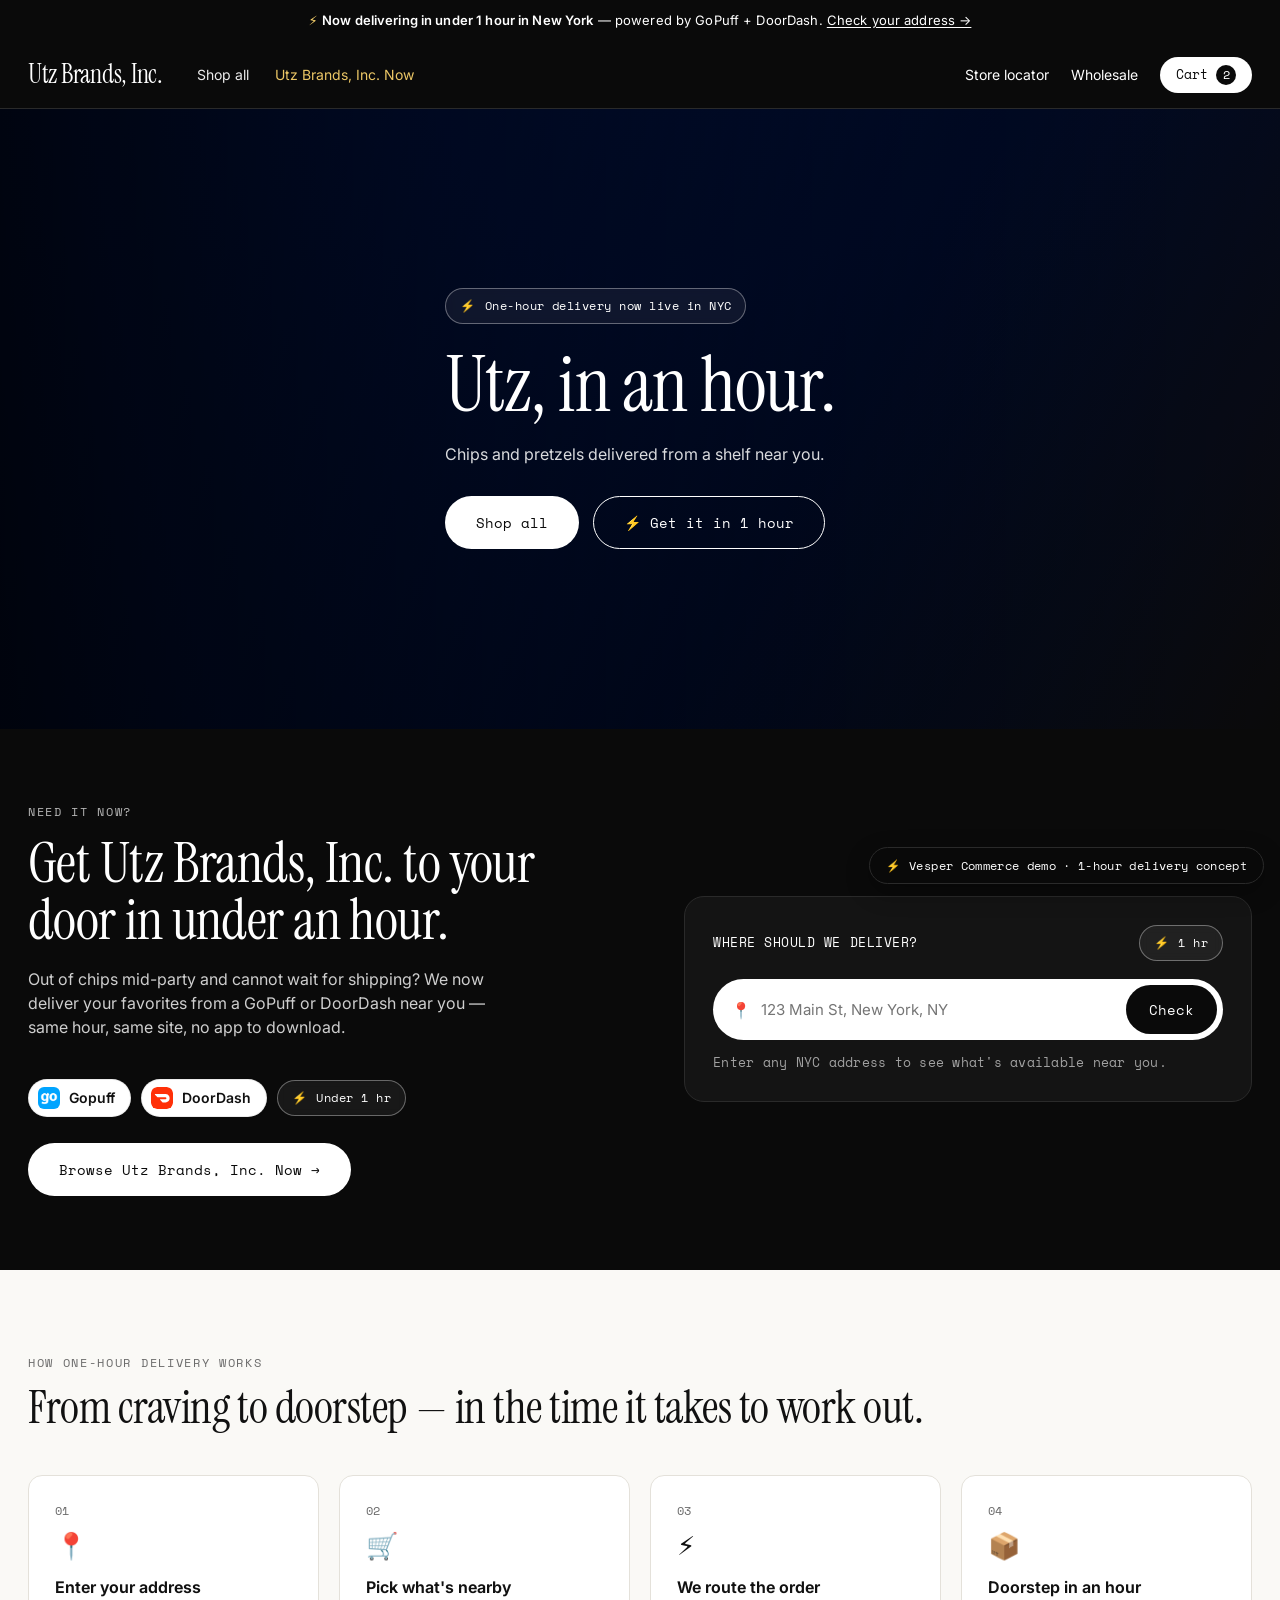
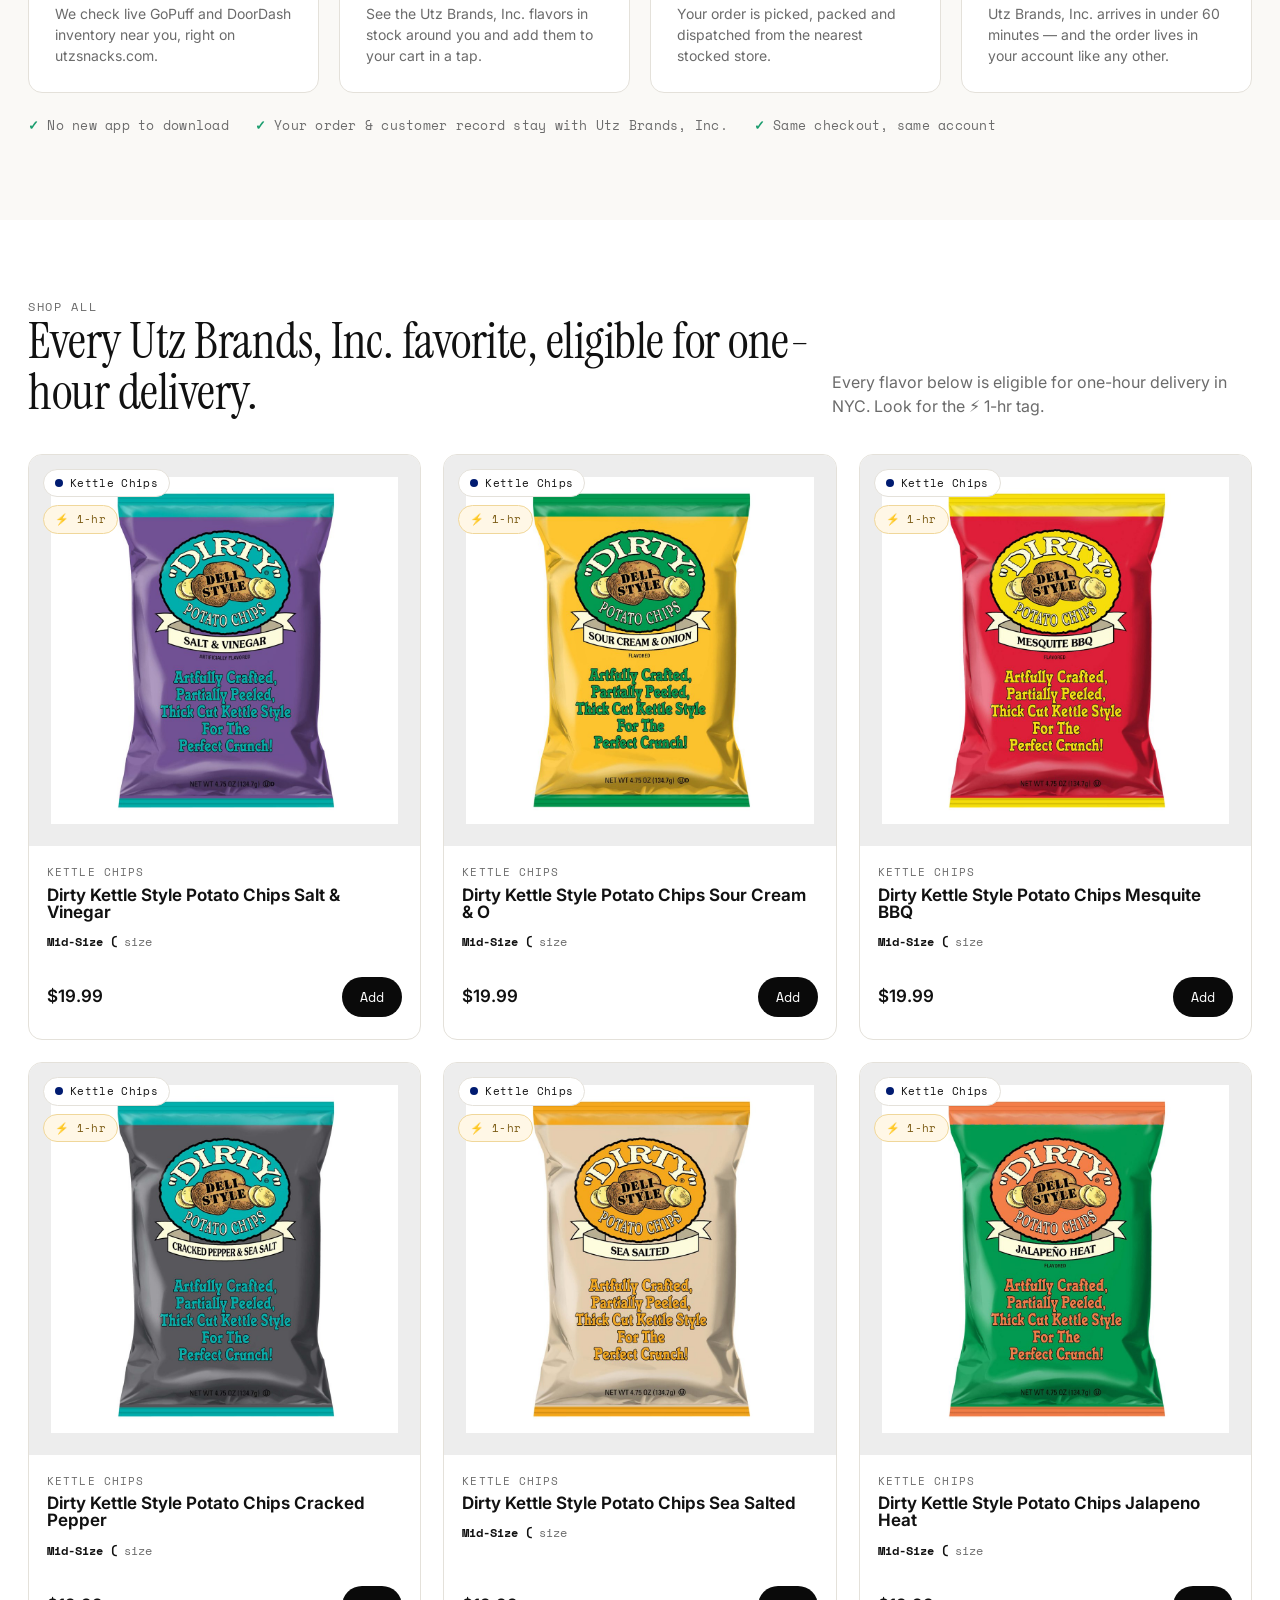
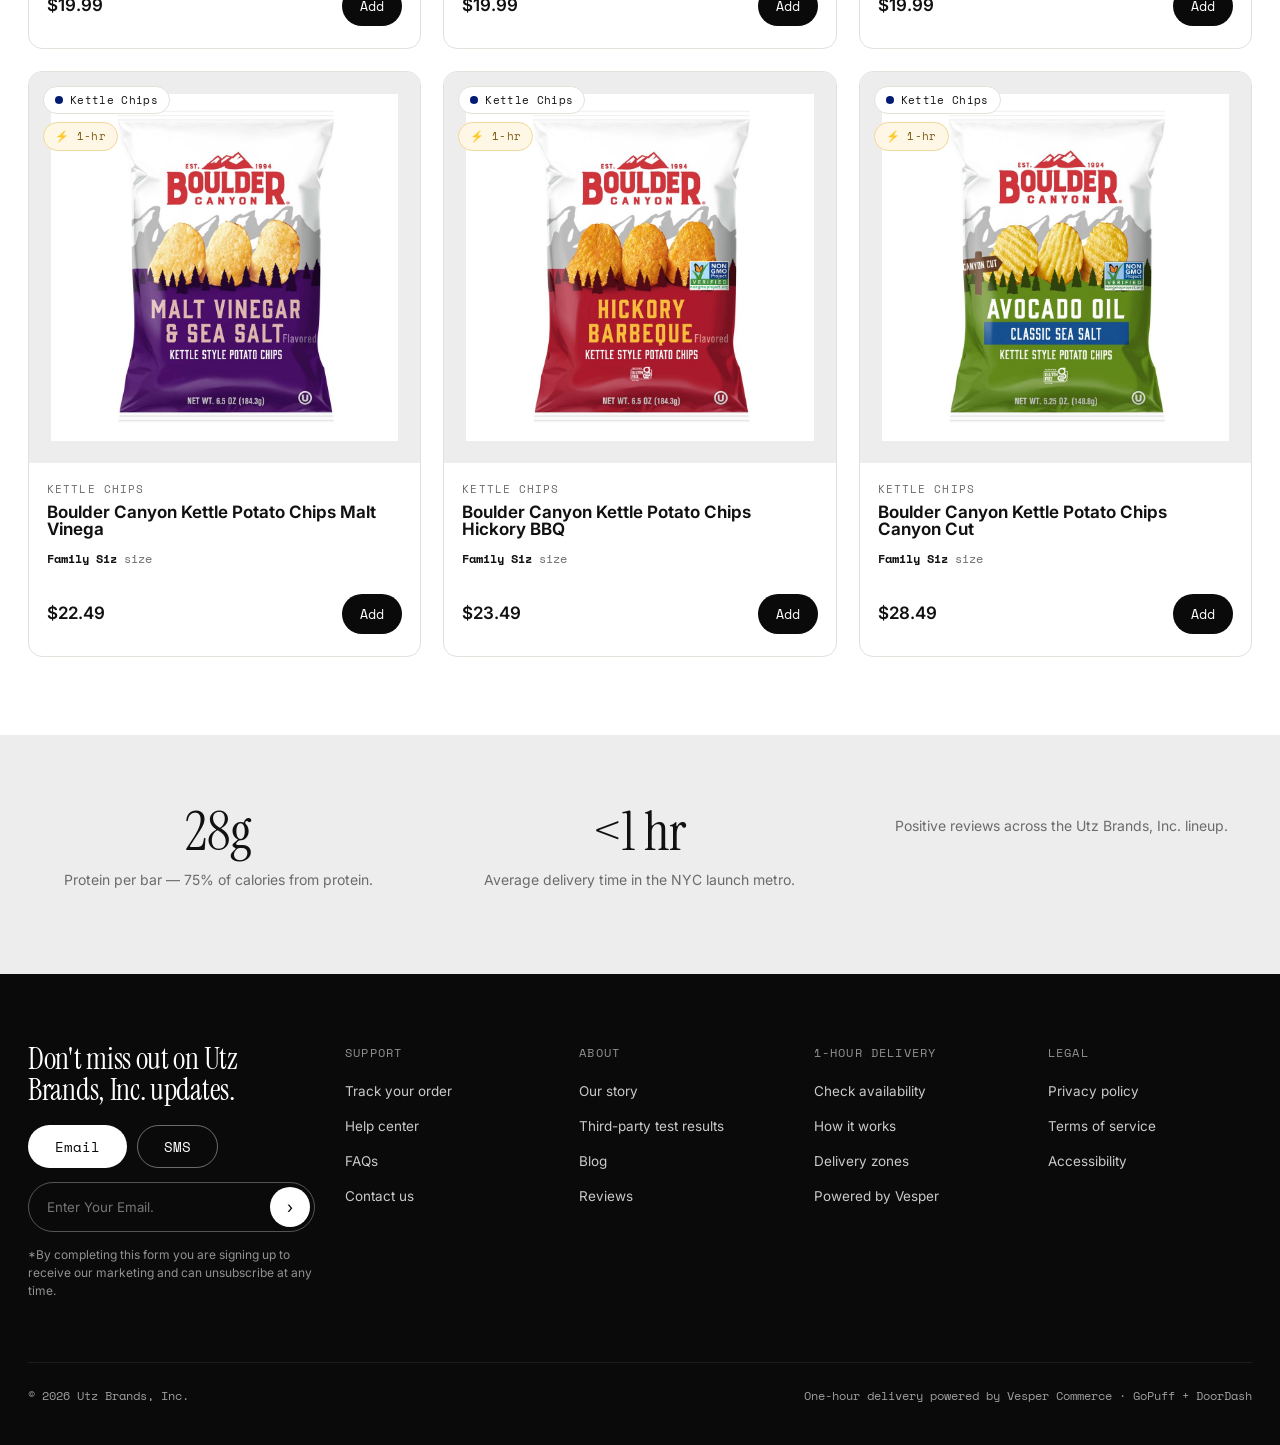
==== index.html @ adbfb6ca "utzsnacks x Vesper Commerce 1-hour delivery mockup Generated from the tokenised ondemand-delivery-mo" ====
<!doctype html>
<html lang="en">
<head>
<meta charset="utf-8" />
<meta name="viewport" content="width=device-width, initial-scale=1" />
<title>Utz Brands, Inc. — now with one-hour delivery</title>
<meta name="description" content="Utz Brands, Inc., delivered in about an hour via GoPuff and DoorDash." />
<link rel="preconnect" href="https://fonts.googleapis.com" />
<link rel="preconnect" href="https://fonts.gstatic.com" crossorigin />
<link href="https://fonts.googleapis.com/css2?family=Instrument+Serif&family=Inter:wght@400;500;600;700&family=Space+Mono:wght@400;700&display=swap" rel="stylesheet" />
<link rel="stylesheet" href="styles.css" />
<link rel="icon" href="assets/p0.jpg" />
</head>
<body>

<!-- Announcement -->
<div class="announce">
  <span class="bolt">⚡</span> <b>Now delivering in under 1 hour in New York</b> — powered by GoPuff + DoorDash. <a href="#onehour">Check your address →</a>
</div>

<!-- Header -->
<header class="header">
  <nav class="nav">
    <a class="brand" href="index.html"><span class="wordmark">Utz Brands, Inc.</span></a>
    <div class="nav-links"><a href="#shop">Shop all</a>
      <a href="utzsnacks-now.html" style="color:#ffd76e">Utz Brands, Inc. Now</a>
    </div>
    <div class="nav-right">
      <a class="hide-sm" href="#">Store locator</a>
      <a class="hide-sm" href="#">Wholesale</a>
      <button class="hamburger" onclick="openMenu()" aria-label="Open menu"><svg viewBox="0 0 24 24" fill="none" stroke="currentColor" stroke-width="2" stroke-linecap="round"><line x1="3" y1="6" x2="21" y2="6"/><line x1="3" y1="12" x2="21" y2="12"/><line x1="3" y1="18" x2="21" y2="18"/></svg></button>
      <a href="checkout.html" class="cart-pill" onclick="event.preventDefault();openCart()">Cart <span class="cart-count" id="cartCount">2</span></a>
    </div>
  </nav>
</header>

<!-- Hero -->
<section class="hero">
  <div class="hero-media" style="background:linear-gradient(120deg,#001b71 0%,#000c32 62%,#0d0d0d 100%)"></div>
  <div class="wrap hero-inner">
    <div class="delivery-badge" style="margin-bottom:22px"><span class="bolt">⚡</span> One-hour delivery now live in NYC</div>
    <h1 class="serif">Utz, in an hour.</h1>
    <p class="sub">Chips and pretzels delivered from a shelf near you.</p>
    <div class="hero-cta">
      <a href="#shop" class="btn btn-white">Shop all</a>
      <a href="#onehour" class="btn btn-outline" style="color:#fff">⚡ Get it in 1 hour</a>
    </div>
  </div>
</section>

<!-- ===== SIGNATURE 1-HOUR DELIVERY BAND ===== -->
<section class="delivery-band" id="onehour">
  <div class="wrap grid">
    <div>
      <div class="eyebrow" style="color:rgba(255,255,255,.7)">Need it now?</div>
      <h2 class="serif" style="margin-top:14px">Get Utz Brands, Inc. to your door in under an hour.</h2>
      <p class="lede">Out of chips mid-party and cannot wait for shipping? We now deliver your favorites from a GoPuff or DoorDash near you — same hour, same site, no app to download.</p>
      <div class="retailer-chips" style="margin-top:24px">
        <span class="chip"><img class="logo" src="assets/gopuff-icon.png" alt="GoPuff" /> Gopuff</span>
        <span class="chip"><img class="logo" src="assets/doordash-icon.svg" alt="DoorDash" /> DoorDash</span>
        <span class="delivery-badge"><span class="bolt">⚡</span> Under 1 hr</span>
      </div>
      <div style="margin-top:26px">
        <a href="utzsnacks-now.html" class="btn btn-white">Browse Utz Brands, Inc. Now →</a>
      </div>
    </div>

    <div class="addr-card">
      <div class="row-top">
        <div style="font-family:var(--mono);font-size:13px;letter-spacing:.04em">WHERE SHOULD WE DELIVER?</div>
        <div class="delivery-badge"><span class="bolt">⚡</span> 1 hr</div>
      </div>
      <div class="addr-field">
        <span aria-hidden="true">📍</span>
        <input id="addrInput" type="text" placeholder="123 Main St, New York, NY" />
        <button class="btn btn-dark" onclick="checkAvailability()">Check</button>
      </div>
      <div class="addr-note">Enter any NYC address to see what's available near you.</div>

      <div class="avail-result" id="availResult">
        <div class="avail-head"><span>✓</span> Available near you — delivered in under 1 hour</div>
        <div class="mini-prod">
          <img src="assets/p0.jpg" alt="" />
          <div class="info"><div class="name">Gold · Chocolate Chip Cookie Dough</div><div class="meta">4-bar pack · $13.99</div></div>
          <button class="mini-add" onclick="addToCart()">Add</button>
        </div>
        <div class="mini-prod">
          <img src="assets/p1.jpg" alt="" />
          <div class="info"><div class="name">Bronze · Cookie Dough Caramel</div><div class="meta">4-bar pack · $13.99</div></div>
          <button class="mini-add" onclick="addToCart()">Add</button>
        </div>
        <div class="mini-prod">
          <img src="assets/p0.jpg" alt="" />
          <div class="info"><div class="name">Gold · Single bar <span style="opacity:.6">(trial)</span></div><div class="meta">Single · $3.49</div></div>
          <button class="mini-add" onclick="addToCart()">Add</button>
        </div>
        <a href="checkout.html" class="btn btn-white btn-block" style="margin-top:16px">View cart · check out →</a>
      </div>
    </div>
  </div>
</section>

<!-- How it works -->
<section class="how">
  <div class="wrap">
    <div class="eyebrow">How one-hour delivery works</div>
    <h2 class="serif" style="font-size:clamp(30px,3.6vw,46px);margin-top:12px">From craving to doorstep — in the time it takes to work out.</h2>
    <div class="steps">
      <div class="step"><div class="num">01</div><div class="icon">📍</div><h3>Enter your address</h3><p>We check live GoPuff and DoorDash inventory near you, right on utzsnacks.com.</p></div>
      <div class="step"><div class="num">02</div><div class="icon">🛒</div><h3>Pick what's nearby</h3><p>See the Utz Brands, Inc. flavors in stock around you and add them to your cart in a tap.</p></div>
      <div class="step"><div class="num">03</div><div class="icon">⚡</div><h3>We route the order</h3><p>Your order is picked, packed and dispatched from the nearest stocked store.</p></div>
      <div class="step"><div class="num">04</div><div class="icon">📦</div><h3>Doorstep in an hour</h3><p>Utz Brands, Inc. arrives in under 60 minutes — and the order lives in your account like any other.</p></div>
    </div>
    <div class="assurance">
      <span><span class="tick">✓</span> No new app to download</span>
      <span><span class="tick">✓</span> Your order &amp; customer record stay with Utz Brands, Inc.</span>
      <span><span class="tick">✓</span> Same checkout, same account</span>
    </div>
  </div>
</section>

<!-- Product grid -->
<section class="section" id="shop">
  <div class="wrap">
    <div class="section-head">
      <div>
        <div class="eyebrow">Shop all</div>
        <h2 class="serif">Every Utz Brands, Inc. favorite, eligible for one-hour delivery.</h2>
      </div>
      <p>Every flavor below is eligible for one-hour delivery in NYC. Look for the <span style="white-space:nowrap">⚡ 1-hr</span> tag.</p>
    </div>

    <div class="prod-grid" id="prodGrid">
      <!-- cards injected by app.js -->
    </div>
  </div>
</section>

<!-- Value strip -->
<section class="value-strip">
  <div class="wrap value-grid">
    <div><div class="big">28g</div><p>Protein per bar — 75% of calories from protein.</p></div>
    <div><div class="big">&lt;1 hr</div><p>Average delivery time in the NYC launch metro.</p></div>
    <div><div class="big"></div><p>Positive reviews across the Utz Brands, Inc. lineup.</p></div>
  </div>
</section>

<!-- Footer -->
<footer class="footer">
  <div class="wrap">
    <div class="top">
      <div class="updates">
        <h3 class="serif">Don't miss out on Utz Brands, Inc. updates.</h3>
        <div class="toggle">
          <button class="btn btn-white">Email</button>
          <button class="btn btn-outline" style="color:#fff">SMS</button>
        </div>
        <div class="subscribe"><input placeholder="Enter Your Email." /><button>›</button></div>
        <p style="font-size:12px;opacity:.55;margin-top:14px;max-width:320px">*By completing this form you are signing up to receive our marketing and can unsubscribe at any time.</p>
      </div>
      <div><div class="colhead">Support</div><ul><li><a href="#">Track your order</a></li><li><a href="#">Help center</a></li><li><a href="#">FAQs</a></li><li><a href="#">Contact us</a></li></ul></div>
      <div><div class="colhead">About</div><ul><li><a href="#">Our story</a></li><li><a href="#">Third-party test results</a></li><li><a href="#">Blog</a></li><li><a href="#">Reviews</a></li></ul></div>
      <div><div class="colhead">1-Hour Delivery</div><ul><li><a href="#onehour">Check availability</a></li><li><a href="#onehour">How it works</a></li><li><a href="#">Delivery zones</a></li><li><a href="#">Powered by Vesper</a></li></ul></div>
      <div><div class="colhead">Legal</div><ul><li><a href="#">Privacy policy</a></li><li><a href="#">Terms of service</a></li><li><a href="#">Accessibility</a></li></ul></div>
    </div>
    <div class="base"><span>© 2026 Utz Brands, Inc.</span><span>One-hour delivery powered by Vesper Commerce · GoPuff + DoorDash</span></div>
  </div>
</footer>

<div class="demo-ribbon"><span class="bolt">⚡</span> Vesper Commerce demo · 1-hour delivery concept</div>

<script src="app.js"></script>
</body>
</html>
---- styles.css ----
/* ============================================================
   Utz Brands, Inc. × Vesper Commerce — 1-Hour Delivery Mockup
   Design system replicating utzsnacks.com
   Fonts: Instrument Serif (display) + Inter (body/Suisse substitute)
   ============================================================ */

:root {
  --black: #0a0a0a;
  --ink: #111111;
  --white: #ffffff;
  --offwhite: #ededed;      /* product panel bg */
  --paper: #faf9f6;
  --line: #e4e1da;
  --line-dark: #2a2a2a;
  --gray: #6b6b6b;
  --gray-2: #8a8a8a;
  --gold: #001b71;          /* brand accent */
  --gopuff: #009f8f;        /* GoPuff teal */
  --doordash: #eb1700;      /* DoorDash red */
  --radius-pill: 999px;
  --radius: 14px;
  --serif: "Instrument Serif", Georgia, serif;
  --sans: "Inter", -apple-system, system-ui, sans-serif;
  --mono: "Space Mono", ui-monospace, "SFMono-Regular", monospace;
  --maxw: 1280px;
}

* { box-sizing: border-box; }

html { scroll-behavior: smooth; }

body {
  margin: 0;
  font-family: var(--sans);
  color: var(--ink);
  background: var(--white);
  -webkit-font-smoothing: antialiased;
  line-height: 1.5;
}

img { max-width: 100%; display: block; }
a { color: inherit; text-decoration: none; }
button { font-family: inherit; cursor: pointer; }

h1, h2, h3, .serif {
  font-family: var(--serif);
  font-weight: 400;
  letter-spacing: -0.01em;
  line-height: 1.02;
  margin: 0;
}

.wrap { max-width: var(--maxw); margin: 0 auto; padding: 0 28px; }

/* ---------- Announcement bar ---------- */
.announce {
  background: var(--black);
  color: var(--white);
  font-size: 13px;
  letter-spacing: 0.01em;
  text-align: center;
  padding: 11px 16px;
  position: relative;
  z-index: 60;
}
.announce b { font-weight: 600; }
.announce .bolt { color: #ffd76e; }
.announce a { text-decoration: underline; text-underline-offset: 2px; }

/* ---------- Header / nav ---------- */
.header {
  background: var(--black);
  color: var(--white);
  position: sticky;
  top: 0;
  z-index: 50;
  border-bottom: 1px solid var(--line-dark);
}
.header.light {
  background: var(--white);
  color: var(--ink);
  border-bottom: 1px solid var(--line);
}
.nav {
  display: flex;
  align-items: center;
  gap: 34px;
  height: 66px;
  max-width: var(--maxw);
  margin: 0 auto;
  padding: 0 28px;
}
.brand img { height: 26px; width: auto; }
.nav-links { display: flex; gap: 26px; font-size: 14px; }
.nav-links a { opacity: 0.92; }
.nav-links a:hover { opacity: 1; }
.nav-right { margin-left: auto; display: flex; align-items: center; gap: 22px; font-size: 14px; }
.nav-right .ico { width: 20px; height: 20px; opacity: 0.9; }
.cart-pill {
  background: var(--white);
  color: var(--black);
  border-radius: var(--radius-pill);
  padding: 8px 16px;
  font-family: var(--mono);
  font-size: 13px;
  display: inline-flex;
  gap: 8px;
  align-items: center;
  border: none;
}
.header.light .cart-pill { background: var(--black); color: var(--white); }
.cart-count {
  background: var(--black); color: var(--white);
  border-radius: var(--radius-pill);
  min-width: 20px; height: 20px; padding: 0 5px;
  display: inline-flex; align-items: center; justify-content: center;
  font-size: 12px;
}
.header.light .cart-count { background: var(--white); color: var(--black); }

/* ---------- Hamburger + mobile menu ---------- */
.hamburger {
  display: none; width: 40px; height: 40px; align-items: center; justify-content: center;
  background: transparent; border: 0; color: inherit; padding: 0;
}
.hamburger svg { width: 24px; height: 24px; }

.menu-overlay { position: fixed; inset: 0; background: rgba(0,0,0,.45); z-index: 110; opacity: 0; visibility: hidden; transition: opacity .3s ease, visibility .3s ease; }
.menu-overlay.open { opacity: 1; visibility: visible; }
.mobile-menu {
  position: fixed; top: 0; left: 0; height: 100%; width: 320px; max-width: 86vw;
  background: var(--black); color: #fff; z-index: 111;
  transform: translateX(-100%); transition: transform .32s cubic-bezier(.4,0,.2,1);
  display: flex; flex-direction: column;
}
.mobile-menu.open { transform: translateX(0); }
.mm-head { display: flex; align-items: center; justify-content: space-between; padding: 20px 22px; border-bottom: 1px solid var(--line-dark); }
.mm-head img { height: 24px; width: auto; }
.mm-close { background: transparent; border: 1px solid var(--line-dark); border-radius: 8px; color: #fff; font-size: 16px; width: 40px; height: 40px; display: flex; align-items: center; justify-content: center; }
.mm-links { display: flex; flex-direction: column; padding: 16px 0 6px; }
.mm-links a { font-family: var(--serif); font-size: 27px; line-height: 1; padding: 13px 24px; color: #fff; letter-spacing: -.01em; }
.mm-links a.active { color: #ffd76e; }
.mm-sub { margin-top: auto; border-top: 1px solid var(--line-dark); padding: 18px 24px; display: flex; flex-direction: column; gap: 14px; }
.mm-sub a { font-family: var(--sans); font-size: 14px; color: rgba(255,255,255,.8); }
.mm-cta { margin: 6px 24px 26px; }

@media (max-width: 620px) { .hamburger { display: inline-flex; } }

/* ---------- Buttons ---------- */
.btn {
  display: inline-flex; align-items: center; justify-content: center; gap: 10px;
  font-family: var(--mono);
  font-size: 14px;
  border-radius: var(--radius-pill);
  padding: 15px 30px;
  border: 1px solid transparent;
  transition: transform .08s ease, opacity .15s ease, background .15s ease;
  white-space: nowrap;
}
.btn:active { transform: translateY(1px); }
.btn-white { background: var(--white); color: var(--black); }
.btn-white:hover { opacity: .88; }
.btn-dark { background: var(--black); color: var(--white); }
.btn-dark:hover { opacity: .9; }
.btn-outline { background: transparent; border-color: currentColor; }
.btn-block { width: 100%; }
.btn-lg { padding: 18px 34px; font-size: 15px; }

/* ---------- Hero ---------- */
.hero {
  position: relative;
  background: var(--black);
  color: var(--white);
  min-height: 620px;
  display: flex;
  align-items: center;
  overflow: hidden;
}
.hero-media {
  position: absolute; inset: 0;
  background-size: cover;
  background-position: center;
  opacity: 0.92;
}
.hero-media::after {
  content: "";
  position: absolute; inset: 0;
  background: linear-gradient(90deg, rgba(0,0,0,.85) 0%, rgba(0,0,0,.55) 40%, rgba(0,0,0,.15) 100%);
}
.hero-inner { position: relative; z-index: 2; padding: 60px 0; }
.hero h1 { font-size: clamp(46px, 6vw, 82px); max-width: 640px; }
.hero .sub { margin-top: 18px; font-size: 16px; opacity: .85; max-width: 420px; }
.hero-cta { margin-top: 30px; display: flex; gap: 14px; flex-wrap: wrap; }

/* eyebrow / labels */
.eyebrow {
  font-family: var(--mono);
  font-size: 12px;
  letter-spacing: 0.14em;
  text-transform: uppercase;
  color: var(--gray);
}
.hero .eyebrow { color: rgba(255,255,255,.7); }

/* ---------- 1-hour delivery pieces ---------- */
.delivery-badge {
  display: inline-flex; align-items: center; gap: 9px;
  font-family: var(--mono);
  font-size: 12px;
  letter-spacing: 0.04em;
  padding: 8px 14px;
  border-radius: var(--radius-pill);
  border: 1px solid rgba(255,255,255,.35);
  background: rgba(255,255,255,.06);
  backdrop-filter: blur(4px);
}
.delivery-badge .bolt { color: #ffd76e; }
.header.light .delivery-badge, .on-light .delivery-badge {
  border-color: var(--line); background: var(--paper); color: var(--ink);
}

.retailer-chips { display: inline-flex; gap: 10px; align-items: center; flex-wrap: wrap; }
.chip {
  display: inline-flex; align-items: center; gap: 9px;
  font-family: var(--sans); font-size: 14px; font-weight: 600;
  border-radius: var(--radius-pill);
  padding: 7px 15px 7px 9px;
  background: var(--white); color: var(--ink);
  border: 1px solid rgba(0,0,0,.08);
  box-shadow: 0 1px 3px rgba(0,0,0,.08);
  letter-spacing: 0;
  line-height: 1;
}
.chip .logo { width: 22px; height: 22px; border-radius: 6px; object-fit: contain; flex: none; display: block; }
.chip-outline {
  background: transparent; color: inherit;
  border: 1px solid rgba(128,128,128,.4);
}

/* The signature 1-hour delivery band */
.delivery-band {
  background: var(--black);
  color: var(--white);
  padding: 74px 0;
}
.delivery-band .grid {
  display: grid; grid-template-columns: 1.05fr 1fr; gap: 60px; align-items: center;
}
.delivery-band h2 { font-size: clamp(34px, 4.4vw, 56px); max-width: 520px; }
.delivery-band .lede { margin-top: 18px; font-size: 16px; opacity: .8; max-width: 460px; }

.addr-card {
  background: #141414;
  border: 1px solid var(--line-dark);
  border-radius: 20px;
  padding: 28px;
}
.addr-card .row-top {
  display: flex; align-items: center; justify-content: space-between; margin-bottom: 18px;
}
.addr-field {
  display: flex; gap: 10px; align-items: center;
  background: var(--white); color: var(--ink);
  border-radius: var(--radius-pill);
  padding: 6px 6px 6px 18px;
}
.addr-field input {
  border: 0; outline: 0; flex: 1; min-width: 0; font-family: var(--sans); font-size: 15px; background: transparent;
  padding: 12px 0;
}
.addr-field .btn { padding: 13px 22px; }
.addr-note { margin-top: 14px; font-size: 12.5px; opacity: .6; font-family: var(--mono); letter-spacing: .02em; }

/* availability result (hidden until "check") */
.avail-result { display: none; margin-top: 22px; }
.avail-result.show { display: block; animation: fade .3s ease; }
@keyframes fade { from { opacity: 0; transform: translateY(6px);} to {opacity:1; transform:none;} }
.avail-head {
  display: flex; align-items: center; gap: 10px;
  font-family: var(--mono); font-size: 13px; letter-spacing: .04em;
  color: #7ee0c0; margin-bottom: 14px;
}
.mini-prod {
  display: flex; align-items: center; gap: 14px;
  padding: 12px 0; border-top: 1px solid var(--line-dark);
}
.mini-prod img { width: 52px; height: 52px; object-fit: contain; background: #1e1e1e; border-radius: 10px; padding: 4px; }
.mini-prod .info { flex: 1; }
.mini-prod .info .name { font-size: 14px; font-weight: 600; }
.mini-prod .info .meta { font-size: 12px; opacity: .6; }
.mini-add {
  background: var(--white); color: var(--black); border: 0;
  border-radius: var(--radius-pill); padding: 8px 16px;
  font-family: var(--mono); font-size: 12px;
}

/* ---------- How it works ---------- */
.how { padding: 84px 0; background: var(--paper); }
.how .steps { display: grid; grid-template-columns: repeat(4, 1fr); gap: 20px; margin-top: 44px; }
.step {
  background: var(--white); border: 1px solid var(--line);
  border-radius: var(--radius); padding: 26px;
}
.step .num { font-family: var(--mono); font-size: 12px; color: var(--gray); }
.step .icon { font-size: 26px; margin: 6px 0 14px; }
.step h3 { font-family: var(--sans); font-weight: 650; font-size: 16px; letter-spacing: 0; }
.step p { color: var(--gray); font-size: 14px; margin: 8px 0 0; }
.how .assurance {
  margin-top: 24px; display: flex; gap: 26px; flex-wrap: wrap;
  font-family: var(--mono); font-size: 12.5px; color: var(--gray); letter-spacing: .02em;
}
.how .assurance span { display: inline-flex; gap: 8px; align-items: center; }
.tick { color: #1a9d6e; font-weight: 700; }

/* ---------- Section heading ---------- */
.section { padding: 78px 0; }
.section-head { display: flex; align-items: flex-end; justify-content: space-between; gap: 20px; margin-bottom: 36px; }
.section-head h2 { font-size: clamp(32px, 4vw, 50px); }
.section-head p { color: var(--gray); max-width: 420px; margin: 8px 0 0; }

/* ---------- Product grid ---------- */
.prod-grid { display: grid; grid-template-columns: repeat(3, 1fr); gap: 22px; }
.card {
  border: 1px solid var(--line); border-radius: var(--radius);
  overflow: hidden; background: var(--white);
  transition: box-shadow .2s ease, transform .2s ease;
  display: flex; flex-direction: column;
}
.card:hover { box-shadow: 0 12px 30px rgba(0,0,0,.08); transform: translateY(-3px); }
.card .thumb {
  position: relative; background: var(--offwhite);
  aspect-ratio: 1/1; display: flex; align-items: center; justify-content: center; padding: 22px;
}
.card .thumb img { max-height: 100%; object-fit: contain; }
.card .badges { position: absolute; top: 14px; left: 14px; display: flex; flex-direction: column; gap: 8px; align-items: flex-start; }
.tag {
  font-family: var(--mono); font-size: 11px; letter-spacing: .03em;
  padding: 5px 11px; border-radius: var(--radius-pill); background: var(--white); border: 1px solid var(--line);
}
.tag.line { display: inline-flex; gap: 7px; align-items: center; }
.tag.line .dot { width: 8px; height: 8px; border-radius: 50%; }
.tag.gold .dot { background: var(--gold); }
.tag.bronze .dot { background: #7c5a34; }
.tag.status { background: var(--black); color: var(--white); border-color: var(--black); }
.tag.onehr { background: #fff7e6; border-color: #f0d79a; color: #7a5a12; }
.card .body { padding: 18px 18px 22px; display: flex; flex-direction: column; flex: 1; }
.card .line-label { font-family: var(--mono); font-size: 11px; letter-spacing: .1em; text-transform: uppercase; color: var(--gray); }
.card h3 { font-family: var(--sans); font-weight: 650; font-size: 17px; letter-spacing: 0; margin: 6px 0 0; }
.card .stats { display: flex; gap: 14px; margin: 12px 0; font-size: 12px; color: var(--gray); font-family: var(--mono); }
.card .stats b { color: var(--ink); font-weight: 700; }
.card .rating { font-size: 12.5px; color: var(--gray); margin-top: 2px; }
.card .foot { margin-top: auto; display: flex; align-items: center; justify-content: space-between; padding-top: 14px; }
.card .price { font-size: 17px; font-weight: 600; }
.card .add { font-family: var(--mono); font-size: 13px; padding: 10px 18px; border-radius: var(--radius-pill); background: var(--black); color: var(--white); border: 0; }

/* ---------- Value / comparison strip ---------- */
.value-strip { background: var(--offwhite); padding: 70px 0; }
.value-grid { display: grid; grid-template-columns: repeat(3, 1fr); gap: 40px; text-align: center; }
.value-grid .big { font-family: var(--serif); font-size: 54px; line-height: 1; }
.value-grid p { color: var(--gray); margin-top: 10px; font-size: 14px; }

/* ---------- Product detail page ---------- */
.pdp { display: grid; grid-template-columns: minmax(0,1.15fr) minmax(0,1fr); gap: 56px; padding: 44px 0 70px; }
.pdp-media .main {
  background: var(--offwhite); border-radius: var(--radius);
  aspect-ratio: 4/3; display: flex; align-items: center; justify-content: center; padding: 40px;
  position: relative;
}
.pdp-media .main img { max-height: 100%; object-fit: contain; }
.pdp-media .line-flag {
  position: absolute; top: 18px; left: 18px;
  font-family: var(--mono); font-size: 12px; padding: 6px 13px; border-radius: var(--radius-pill);
  background: var(--white); display: inline-flex; gap: 8px; align-items: center;
}
.pdp-media .thumbs { display: grid; grid-template-columns: repeat(3, 1fr); gap: 14px; margin-top: 14px; }
.pdp-media .thumbs div { background: var(--black); border-radius: var(--radius); aspect-ratio: 1/1; display:flex;align-items:center;justify-content:center; overflow:hidden;}
.pdp-media .thumbs img { max-height: 78%; object-fit: contain; }

.pdp-info h1 { font-size: clamp(34px, 4vw, 48px); }
.pdp-info .desc { color: var(--gray); margin: 14px 0 0; font-size: 15px; max-width: 440px; }
.price-line { display: flex; align-items: center; gap: 14px; margin: 22px 0; font-size: 15px; }
.price-line .p { font-size: 22px; font-weight: 650; }
.price-line .sep { color: var(--line); }
.price-line .muted { color: var(--gray); }

/* purchase mode toggle */
.buy-modes { display: grid; grid-template-columns: 1fr 1fr 1fr; gap: 0; border: 1px solid var(--line); border-radius: var(--radius-pill); overflow: hidden; margin-bottom: 8px; }
.buy-mode {
  padding: 14px 10px; text-align: center; font-family: var(--mono); font-size: 12.5px;
  background: var(--white); border: 0; border-right: 1px solid var(--line); color: var(--gray);
  display: flex; flex-direction: column; gap: 3px; align-items: center; line-height: 1.2;
}
.buy-mode:last-child { border-right: 0; }
.buy-mode small { font-size: 10.5px; opacity: .8; }
.buy-mode.active { background: var(--black); color: var(--white); }
.buy-mode.active.onehr { background: #1b1b1b; box-shadow: inset 0 0 0 2px #ffd76e; }
.buy-mode .bolt { color: #d99a12; }
.buy-mode.active .bolt { color: #ffd76e; }

.benefits { display: grid; grid-template-columns: 1fr 1fr; gap: 10px 22px; margin: 20px 0; }
.benefits div { font-size: 13.5px; color: var(--gray); display: flex; gap: 8px; }

.qty-row { display: flex; gap: 12px; align-items: stretch; margin-top: 18px; }
.qty { display: flex; align-items: center; border: 1px solid var(--line); border-radius: var(--radius-pill); padding: 0 6px; }
.qty button { width: 40px; height: 52px; border: 0; background: transparent; font-size: 18px; color: var(--gray); }
.qty span { min-width: 34px; text-align: center; font-family: var(--mono); }
.add-cta { flex: 1; }

.guarantee { margin-top: 16px; background: var(--paper); border: 1px solid var(--line); border-radius: var(--radius); padding: 14px 16px; font-size: 13px; color: var(--gray); }
.guarantee b { color: var(--ink); }

/* the PDP 1-hour delivery module */
.onehr-module {
  margin: 22px 0; border: 1px solid var(--line); border-radius: var(--radius);
  background: linear-gradient(180deg,#0c0c0c,#151515); color: var(--white); padding: 22px;
}
.onehr-module .top { display: flex; align-items: center; justify-content: space-between; gap: 12px; margin-bottom: 14px; }
.onehr-module .top .t { font-family: var(--sans); font-weight: 650; font-size: 15px; display: flex; gap: 9px; align-items: center; }
.onehr-module .top .bolt { color: #ffd76e; }
.onehr-module .sub { font-size: 13px; opacity: .75; margin-bottom: 14px; }
.onehr-module .addr-field { background: var(--white); }
.onehr-module .pill-note { margin-top: 12px; font-family: var(--mono); font-size: 11.5px; opacity: .6; }

/* ---------- Checkout ---------- */
.checkout { display: grid; grid-template-columns: minmax(0,1.3fr) minmax(0,1fr); gap: 0; min-height: 100vh; }
.co-left { padding: 46px clamp(24px, 5vw, 80px); min-width: 0; }
.co-left .inner { max-width: 560px; margin-left: auto; }
.co-right { background: var(--offwhite); padding: 46px clamp(24px, 4vw, 56px); border-left: 1px solid var(--line); min-width: 0; }
.co-right .inner { max-width: 460px; }
.co-logo img { height: 30px; }
.co-section-title { font-family: var(--sans); font-weight: 650; font-size: 17px; margin: 30px 0 14px; }
.co-field { width: 100%; border: 1px solid var(--line); border-radius: 10px; padding: 15px 16px; font-family: var(--sans); font-size: 15px; margin-bottom: 12px; }
.co-row { display: grid; grid-template-columns: 1fr 1fr; gap: 12px; }
.co-row .co-field { margin-bottom: 12px; }

.ship-method { border: 1px solid var(--line); border-radius: 12px; overflow: hidden; margin: 6px 0 8px; }
.ship-opt {
  display: flex; align-items: center; gap: 14px; padding: 18px 18px; cursor: pointer;
  border-bottom: 1px solid var(--line); background: var(--white);
}
.ship-opt:last-child { border-bottom: 0; }
.ship-opt.selected { background: #fffdf6; box-shadow: inset 3px 0 0 #ffcf4a; }
.ship-opt .radio { width: 20px; height: 20px; border-radius: 50%; border: 2px solid var(--line); flex: none; position: relative; }
.ship-opt.selected .radio { border-color: #d99a12; }
.ship-opt.selected .radio::after { content:""; position: absolute; inset: 3px; background: #d99a12; border-radius: 50%; }
.ship-opt .ret { width: 34px; height: 34px; border-radius: 9px; display: flex; align-items: center; justify-content: center; color: #fff; font-family: var(--mono); font-weight: 700; font-size: 10px; flex: none; }
.ship-opt .ret.gopuff { background: var(--gopuff); }
.ship-opt .ret.doordash { background: var(--doordash); }
.ship-opt .ret.std { background: var(--ink); }
.ship-opt .txt { flex: 1; }
.ship-opt .txt .n { font-weight: 600; font-size: 14.5px; }
.ship-opt .txt .d { font-size: 12.5px; color: var(--gray); }
.ship-opt .amt { font-weight: 650; font-size: 14.5px; }

.co-note { font-family: var(--mono); font-size: 11.5px; line-height: 1.6; color: var(--gray); background: var(--paper); border: 1px dashed var(--line); border-radius: 10px; padding: 12px 14px; margin: 6px 0 0; display: flex; align-items: flex-start; gap: 9px; }
.co-note b { color: var(--ink); font-weight: 700; }

/* order summary */
.os-item { display: flex; gap: 14px; align-items: center; padding: 14px 0; border-bottom: 1px solid var(--line); }
.os-item .im { width: 62px; height: 62px; background: var(--white); border: 1px solid var(--line); border-radius: 10px; position: relative; display:flex;align-items:center;justify-content:center; padding: 6px; }
.os-item .im img { max-height: 100%; object-fit: contain; }
.os-item .im .q { position: absolute; top: -8px; right: -8px; background: var(--gray); color: #fff; width: 22px; height: 22px; border-radius: 50%; font-size: 12px; display:flex;align-items:center;justify-content:center; }
.os-item .nm { flex: 1; }
.os-item .nm .t { font-size: 14px; font-weight: 600; }
.os-item .nm .s { font-size: 12px; color: var(--gray); }
.os-item .pr { font-weight: 600; font-size: 14px; }
.os-line { display: flex; justify-content: space-between; padding: 8px 0; font-size: 14px; }
.os-line.total { font-size: 20px; font-weight: 650; border-top: 1px solid var(--line); margin-top: 8px; padding-top: 16px; }
.os-line .muted { color: var(--gray); }
.eta-badge { display: inline-flex; align-items: center; gap: 8px; background: var(--black); color: #fff; border-radius: var(--radius-pill); padding: 8px 15px; font-family: var(--mono); font-size: 12px; margin: 14px 0; }
.eta-badge .bolt { color: #ffd76e; }

/* ---------- Utz Brands, Inc. Now (on-demand collection page) ---------- */
.now-hero {
  background: var(--black); color: var(--white);
  padding: 70px 0 60px;
  border-bottom: 1px solid var(--line-dark);
}
.now-hero .grid { display: grid; grid-template-columns: 1.1fr .9fr; gap: 48px; align-items: center; }
.now-hero .eyebrow { color: rgba(255,255,255,.6); }
.now-hero h1 { font-size: clamp(48px, 7vw, 92px); margin: 14px 0 0; line-height: .98; }
.now-hero .kick { font-family: var(--mono); font-size: 13px; letter-spacing: .1em; text-transform: uppercase; color: #ffd76e; margin-bottom: 6px; }
.now-hero .facts { margin-top: 26px; display: flex; flex-direction: column; gap: 12px; }
.now-hero .facts div { display: flex; gap: 12px; align-items: center; font-size: 15px; opacity: .9; }
.now-hero .facts .k { font-family: var(--mono); font-size: 12px; letter-spacing: .04em; color: rgba(255,255,255,.5); min-width: 118px; text-transform: uppercase; }
.now-hero .chips-row { margin-top: 26px; }
.now-visual {
  background: radial-gradient(120% 120% at 70% 20%, #232323 0%, #0e0e0e 70%);
  border: 1px solid var(--line-dark); border-radius: 22px;
  aspect-ratio: 4/3; display: flex; align-items: center; justify-content: center; position: relative; overflow: hidden;
}
.now-visual img { max-height: 74%; object-fit: contain; filter: drop-shadow(0 30px 50px rgba(0,0,0,.5)); }
.now-visual .float-badge {
  position: absolute; top: 20px; right: 20px;
  background: rgba(255,255,255,.08); border: 1px solid rgba(255,255,255,.25); backdrop-filter: blur(6px);
  border-radius: var(--radius-pill); padding: 9px 16px; font-family: var(--mono); font-size: 12px; letter-spacing: .04em;
}
.now-visual .float-badge .bolt { color: #ffd76e; }

/* address bar */
.now-addrbar { background: var(--paper); border-bottom: 1px solid var(--line); padding: 24px 0; position: sticky; top: 66px; z-index: 30; }
.now-addrbar .inner { display: flex; gap: 16px; align-items: center; flex-wrap: wrap; }
.now-addrbar .lbl { font-family: var(--mono); font-size: 12px; letter-spacing: .06em; text-transform: uppercase; color: var(--gray); }
.now-addrbar .field {
  flex: 1; min-width: 280px; display: flex; gap: 10px; align-items: center;
  background: var(--white); border: 1px solid var(--line); border-radius: var(--radius-pill); padding: 6px 6px 6px 18px;
}
.now-addrbar .field input { flex: 1; min-width: 0; border: 0; outline: 0; font-family: var(--sans); font-size: 15px; padding: 12px 0; background: transparent; }
.now-addr-state { display: none; font-family: var(--mono); font-size: 12.5px; color: #1a9d6e; letter-spacing: .02em; }
.now-addr-state.show { display: inline-flex; gap: 8px; align-items: center; }

/* grid */
.now-section { padding: 46px 0 84px; }
.now-gridwrap { position: relative; }
.now-gridwrap.show { animation: fade .35s ease; }
.now-grid { display: grid; grid-template-columns: repeat(4, 1fr); gap: 22px; }
.now-card { border: 1px solid var(--line); border-radius: var(--radius); overflow: hidden; background: var(--white); display: flex; flex-direction: column; transition: box-shadow .2s ease, transform .2s ease; }
.now-card:hover { box-shadow: 0 12px 30px rgba(0,0,0,.08); transform: translateY(-3px); }
.now-thumb { position: relative; background: var(--offwhite); aspect-ratio: 1/1; display: flex; align-items: center; justify-content: center; padding: 20px; }
.now-thumb img { max-height: 100%; object-fit: contain; }
.now-add {
  position: absolute; top: 14px; left: 14px; z-index: 2;
  background: var(--black); color: var(--white); border: 0;
  width: 56px; height: 56px; border-radius: 50%;
  font-family: var(--mono); font-size: 13px; letter-spacing: .02em;
  box-shadow: 0 6px 16px rgba(0,0,0,.22); transition: transform .1s ease, background .15s ease;
}
.now-add:hover { transform: scale(1.06); }
.now-add:active { transform: scale(.96); }
.now-protein {
  position: absolute; top: 16px; right: 16px; text-align: right;
  font-family: var(--serif); font-size: 30px; line-height: .85; color: var(--ink);
}
.now-protein small { display: block; font-family: var(--mono); font-size: 9px; letter-spacing: .08em; text-transform: uppercase; color: var(--gray); margin-top: 3px; }
.now-body { padding: 16px 18px 20px; display: flex; flex-direction: column; flex: 1; }
.now-format { font-family: var(--mono); font-size: 11px; letter-spacing: .04em; color: var(--gray); display: flex; align-items: center; gap: 8px; }
.now-format .tag.line { padding: 4px 9px; font-size: 10px; }
.now-body h3 { font-family: var(--sans); font-weight: 650; font-size: 15.5px; letter-spacing: 0; margin: 9px 0 0; line-height: 1.25; }
.now-foot { margin-top: auto; padding-top: 14px; display: flex; align-items: center; justify-content: space-between; }
.now-size { font-family: var(--mono); font-size: 12px; color: var(--gray); }
.now-price { font-size: 17px; font-weight: 650; }

.now-disclaimer { text-align: center; font-family: var(--mono); font-size: 12px; color: var(--gray); margin-top: 34px; letter-spacing: .02em; }

/* 3-up reassurance steps used on Utz Brands, Inc. Now */
.how .steps.now-steps-3 { grid-template-columns: repeat(3, 1fr); }

@media (max-width: 1000px) {
  .now-hero .grid { grid-template-columns: 1fr; gap: 30px; }
  .now-grid { grid-template-columns: repeat(3, 1fr); }
  .how .steps.now-steps-3 { grid-template-columns: 1fr 1fr; }
}
@media (max-width: 720px) {
  .now-grid { grid-template-columns: 1fr 1fr; }
  .now-addrbar { position: static; }
  .now-addrbar .inner { flex-direction: column; align-items: stretch; gap: 10px; }
  .now-addrbar .field { min-width: 0; width: 100%; }
}
@media (max-width: 620px) {
  .how .steps.now-steps-3 { grid-template-columns: 1fr; }
  .now-addrbar .field .btn { padding: 13px 18px; }
}
@media (max-width: 480px) { .now-grid { grid-template-columns: 1fr; } }

/* ---------- Footer ---------- */
.footer { background: var(--black); color: var(--white); padding: 70px 0 40px; }
.footer .top { display: grid; grid-template-columns: 1.4fr repeat(4, 1fr); gap: 30px; }
.footer h4 { font-family: var(--sans); font-weight: 650; font-size: 14px; margin: 0 0 16px; }
.footer .updates h3 { font-size: 30px; max-width: 280px; margin-bottom: 20px; }
.footer .toggle { display: flex; gap: 10px; margin-bottom: 14px; }
.footer .toggle .btn { padding: 10px 26px; }
.footer .toggle .btn-outline { border-color: rgba(255,255,255,.4); }
.footer .subscribe { display: flex; gap: 8px; align-items: center; background: transparent; border: 1px solid rgba(255,255,255,.3); border-radius: var(--radius-pill); padding: 4px 4px 4px 18px; max-width: 340px; }
.footer .subscribe input { flex: 1; background: transparent; border: 0; outline: 0; color: #fff; font-family: var(--sans); padding: 12px 0; }
.footer .subscribe button { background: #fff; color: #000; border: 0; border-radius: 50%; width: 40px; height: 40px; font-size: 16px; }
.footer ul { list-style: none; padding: 0; margin: 0; display: flex; flex-direction: column; gap: 11px; }
.footer ul a { font-size: 13.5px; opacity: .78; }
.footer ul a:hover { opacity: 1; }
.footer .colhead { font-family: var(--mono); font-size: 12px; letter-spacing: .1em; text-transform: uppercase; opacity: .55; margin-bottom: 16px; }
.footer .base { display: flex; justify-content: space-between; align-items: center; margin-top: 50px; padding-top: 24px; border-top: 1px solid var(--line-dark); font-family: var(--mono); font-size: 12px; opacity: .6; }

/* ---------- Slide-out cart drawer + rewards meter ---------- */
.cart-overlay {
  position: fixed; inset: 0; background: rgba(0,0,0,.45); z-index: 100;
  opacity: 0; visibility: hidden; transition: opacity .3s ease, visibility .3s ease;
}
.cart-overlay.open { opacity: 1; visibility: visible; }
.cart-drawer {
  position: fixed; top: 0; right: 0; height: 100%; width: 460px; max-width: 92vw;
  background: var(--white); z-index: 101; display: flex; flex-direction: column;
  transform: translateX(100%); transition: transform .32s cubic-bezier(.4,0,.2,1);
  box-shadow: -10px 0 40px rgba(0,0,0,.16);
}
.cart-drawer.open { transform: translateX(0); }
.cart-head { display: flex; align-items: center; justify-content: space-between; padding: 22px 24px; border-bottom: 1px solid var(--line); }
.cart-head h2 { font-family: var(--serif); font-size: 26px; }
.cart-head h2 span { color: var(--gray); }
.cart-close { width: 40px; height: 40px; border: 1px solid var(--line); background: var(--white); border-radius: 8px; font-size: 18px; color: var(--ink); display: flex; align-items: center; justify-content: center; }

/* meter */
.meter { padding: 24px 24px 10px; }
.meter-tiers { display: flex; justify-content: space-between; gap: 8px; margin-bottom: 20px; }
.meter-tier { flex: 1; text-align: center; font-family: var(--sans); font-weight: 600; font-size: 14px; padding: 12px 6px; border: 1px solid var(--line); border-radius: 10px; color: var(--gray); background: var(--white); transition: all .2s ease; }
.meter-tier.done { background: #0f7a3d; border-color: #0f7a3d; color: #fff; }
.meter-track { position: relative; height: 6px; background: var(--line); border-radius: 999px; margin: 30px 8px 8px; }
.meter-fill { position: absolute; left: 0; top: 0; height: 100%; background: #0f7a3d; border-radius: 999px; transition: width .35s ease; }
.meter-node { position: absolute; top: 50%; transform: translate(-50%,-50%); width: 20px; height: 20px; border-radius: 50%; background: var(--white); border: 3px solid var(--line); transition: all .25s ease; }
.meter-node.done { border-color: #0f7a3d; background: #0f7a3d; }
.meter-node.current { border-color: #0f7a3d; background: #0f7a3d; box-shadow: 0 0 0 4px rgba(15,122,61,.18); }
.meter-node .lbl { position: absolute; top: 26px; left: 50%; transform: translateX(-50%); white-space: nowrap; font-family: var(--sans); font-weight: 600; font-size: 13px; color: var(--gray); }
.meter-node.done .lbl, .meter-node.current .lbl { color: #0f7a3d; }
.meter-msg { text-align: center; font-family: var(--sans); font-size: 13px; color: var(--gray); margin-top: 34px; }
.meter-msg .bolt { color: #d99a12; }

.cart-eligible { margin: 4px 24px 0; background: #fff7e6; border: 1px solid #f0d79a; color: #7a5a12; border-radius: 10px; padding: 10px 14px; font-family: var(--mono); font-size: 12px; display: flex; gap: 9px; align-items: center; }
.cart-eligible b { font-weight: 700; }

/* line items */
.cart-body { flex: 1; overflow-y: auto; padding: 8px 24px; }
.cart-line { display: flex; gap: 16px; padding: 22px 0; border-bottom: 1px solid var(--line); }
.cart-line .im { width: 96px; height: 96px; background: var(--offwhite); border-radius: 10px; display: flex; align-items: center; justify-content: center; padding: 8px; flex: none; }
.cart-line .im img { max-height: 100%; object-fit: contain; }
.cart-line .info { flex: 1; }
.cart-line .ln { font-family: var(--mono); font-size: 11px; letter-spacing: .04em; display: inline-flex; gap: 7px; align-items: center; color: var(--gold); }
.cart-line .ln .dot { width: 8px; height: 8px; border-radius: 50%; background: var(--gold); }
.cart-line h3 { font-family: var(--serif); font-size: 22px; font-weight: 400; margin: 6px 0 4px; letter-spacing: -.01em; }
.cart-line .pr { font-size: 14px; color: var(--gray); border-bottom: 1px solid var(--line); padding-bottom: 12px; margin-bottom: 12px; }
.cart-line .sub-row { font-size: 13.5px; color: var(--gray); display: flex; justify-content: space-between; align-items: center; }
.cart-line .sub-row a { text-decoration: underline; color: var(--ink); }
.cart-line .qty-row2 { display: flex; align-items: center; justify-content: space-between; margin-top: 14px; }
.cart-stepper { display: inline-flex; align-items: center; background: var(--paper); border-radius: 999px; }
.cart-stepper button { width: 40px; height: 40px; border: 0; background: transparent; font-size: 18px; color: var(--ink); }
.cart-stepper span { min-width: 30px; text-align: center; font-weight: 600; }
.cart-line .rm { font-size: 13.5px; color: var(--gray); text-decoration: underline; background: none; border: 0; }

/* footer */
.cart-foot { border-top: 1px solid var(--line); padding: 18px 24px 24px; }
.cart-sub-toggle { display: flex; align-items: center; justify-content: space-between; margin-bottom: 14px; }
.cart-sub-toggle label { display: flex; gap: 10px; align-items: center; font-size: 16px; }
.cart-sub-toggle .save { color: var(--doordash); font-weight: 600; font-size: 13px; background: #fdeceb; padding: 5px 10px; border-radius: 6px; }
.cart-checkout { width: 100%; background: var(--black); color: #fff; border: 0; border-radius: 999px; padding: 20px; font-size: 17px; font-weight: 600; font-family: var(--sans); }
.cart-fineprint { text-align: center; font-family: var(--mono); font-size: 11px; color: var(--gray); margin-top: 12px; }

/* ---------- Checkout v2 (Shop-style) ---------- */
.co-topbar { display: flex; align-items: center; justify-content: space-between; margin-bottom: 8px; }
.co-topbar .email { color: var(--gray); font-size: 15px; }
.co-card { border: 1px solid var(--line); border-radius: 12px; overflow: hidden; margin: 14px 0; }
.co-card .ship-to { display: flex; align-items: flex-start; gap: 4px; padding: 18px 20px; }
.co-card .ship-to .k { color: var(--gray); min-width: 70px; padding-top: 1px; }
.co-card .ship-to .v b { font-weight: 600; }
.co-card .ship-to .v div { color: var(--gray); font-size: 14.5px; margin-top: 2px; }
.co-card .ship-to .chev { margin-left: auto; color: var(--gray); }
.co-block { border-top: 1px solid var(--line); }
.co-block .bh { display: flex; align-items: center; justify-content: space-between; padding: 16px 20px 4px; }
.co-block .bh .t { color: var(--gray); font-size: 15px; }
.co-block .note { padding: 4px 20px 12px; color: var(--gray); font-size: 14px; line-height: 1.5; }
.co-block .opts { padding: 4px 16px 16px; }

.co-opt { display: flex; align-items: center; gap: 14px; padding: 16px; border: 1px solid var(--line); border-radius: 10px; margin-bottom: 10px; cursor: pointer; background: var(--white); position: relative; }
.co-opt:last-child { margin-bottom: 0; }
.co-opt.selected { background: #fafafa; border-color: var(--ink); box-shadow: inset 0 0 0 1px var(--ink); }
.co-opt.onehr.selected { background: #fffdf6; border-color: #d99a12; box-shadow: inset 0 0 0 1px #d99a12; }
.co-opt .radio { width: 22px; height: 22px; border-radius: 50%; border: 2px solid var(--line); flex: none; position: relative; }
.co-opt.selected .radio { border-color: var(--ink); background: var(--ink); }
.co-opt.onehr.selected .radio { border-color: #d99a12; background: #d99a12; }
.co-opt.selected .radio::after { content:""; position: absolute; inset: 5px; background: #fff; border-radius: 50%; }
.co-opt .ret { width: 34px; height: 34px; flex: none; display: flex; align-items: center; justify-content: center; }
.co-opt .ret img { width: 34px; height: 34px; border-radius: 8px; object-fit: contain; display: block; }
.co-opt .body { flex: 1; min-width: 0; }
.co-opt .body .n { font-weight: 600; font-size: 15px; display: flex; align-items: center; gap: 8px; flex-wrap: wrap; }
.co-opt .body .d { font-size: 13.5px; color: var(--gray); margin-top: 3px; }
.co-opt .body .free-ok { color: #0f7a3d; font-weight: 600; font-size: 13.5px; margin-top: 8px; display: flex; gap: 7px; align-items: center; }
.co-opt .amt { font-weight: 700; font-size: 15px; white-space: nowrap; align-self: center; }
.co-opt .amt.free { letter-spacing: .04em; }
.badge-1hr { font-family: var(--mono); font-size: 10px; letter-spacing: .04em; background: var(--black); color: #ffd76e; padding: 3px 8px; border-radius: 999px; }

/* plan */
.co-plan .co-opt .body .n { font-weight: 700; }
.co-plan .co-opt .body .d { margin-top: 2px; }

/* upsell rail */
.upsell-title { font-weight: 700; font-size: 16px; margin: 22px 0 16px; line-height: 1.4; }
.upsell-rail { display: flex; gap: 16px; overflow-x: auto; padding-bottom: 8px; }
.upsell-card { flex: none; width: 150px; }
.upsell-card .im { background: var(--offwhite); border-radius: 10px; aspect-ratio: 1/1; display: flex; align-items: center; justify-content: center; padding: 14px; }
.upsell-card .im img { max-height: 100%; object-fit: contain; }
.upsell-card .nm { font-weight: 600; font-size: 14px; margin: 12px 0 4px; line-height: 1.25; }
.upsell-card .pr { font-size: 14px; margin-bottom: 10px; }
.upsell-card .add { width: 100%; background: var(--black); color: #fff; border: 0; border-radius: 999px; padding: 12px; font-weight: 600; font-size: 14px; font-family: var(--sans); }

.co-discount { display: flex; gap: 10px; margin: 22px 0 18px; }
.co-discount input { flex: 1; border: 1px solid var(--line); border-radius: 8px; padding: 15px 16px; font-family: var(--sans); font-size: 15px; }
.co-discount button { border: 1px solid var(--line); background: var(--paper); border-radius: 8px; padding: 0 22px; font-weight: 600; color: var(--gray); }
.co-gift { display: flex; align-items: center; gap: 10px; font-size: 15px; padding: 8px 0 18px; border-bottom: 1px solid var(--line); margin-bottom: 18px; }
.co-discount-tag { display: inline-flex; gap: 7px; align-items: center; font-size: 13px; color: var(--gray); margin: 2px 0 6px; }

/* small demo ribbon so it's clearly a mockup */
.demo-ribbon {
  position: fixed; bottom: 16px; right: 16px; z-index: 90;
  background: rgba(10,10,10,.92); color: #fff; border: 1px solid var(--line-dark);
  border-radius: var(--radius-pill); padding: 9px 16px; font-family: var(--mono); font-size: 11.5px;
  letter-spacing: .03em; box-shadow: 0 8px 24px rgba(0,0,0,.3); display: flex; gap: 9px; align-items: center;
}
.demo-ribbon .bolt { color: #ffd76e; }

/* ---------- Responsive ---------- */
@media (max-width: 1000px) {
  .delivery-band .grid { grid-template-columns: 1fr; gap: 36px; }
  .how .steps { grid-template-columns: 1fr 1fr; }
  .prod-grid { grid-template-columns: 1fr 1fr; }
  .pdp { grid-template-columns: 1fr; gap: 30px; }
  .checkout { grid-template-columns: 1fr; }
  .co-right { border-left: 0; border-top: 1px solid var(--line); }
  .footer .top { grid-template-columns: 1fr 1fr; }
  .value-grid { grid-template-columns: 1fr; gap: 30px; }
}
@media (max-width: 620px) {
  .nav-links, .nav-right .hide-sm { display: none; }
  .prod-grid { grid-template-columns: 1fr; }
  .how .steps { grid-template-columns: 1fr; }
  .buy-modes { grid-template-columns: 1fr; }
  .co-row { grid-template-columns: 1fr; }
  .footer .top { grid-template-columns: 1fr; }
  .wrap { padding: 0 18px; }
}

.wordmark { font-family: var(--serif); font-size: 26px; letter-spacing: -.01em; color: #fff; }

.wordmark.dark { color: var(--ink); }
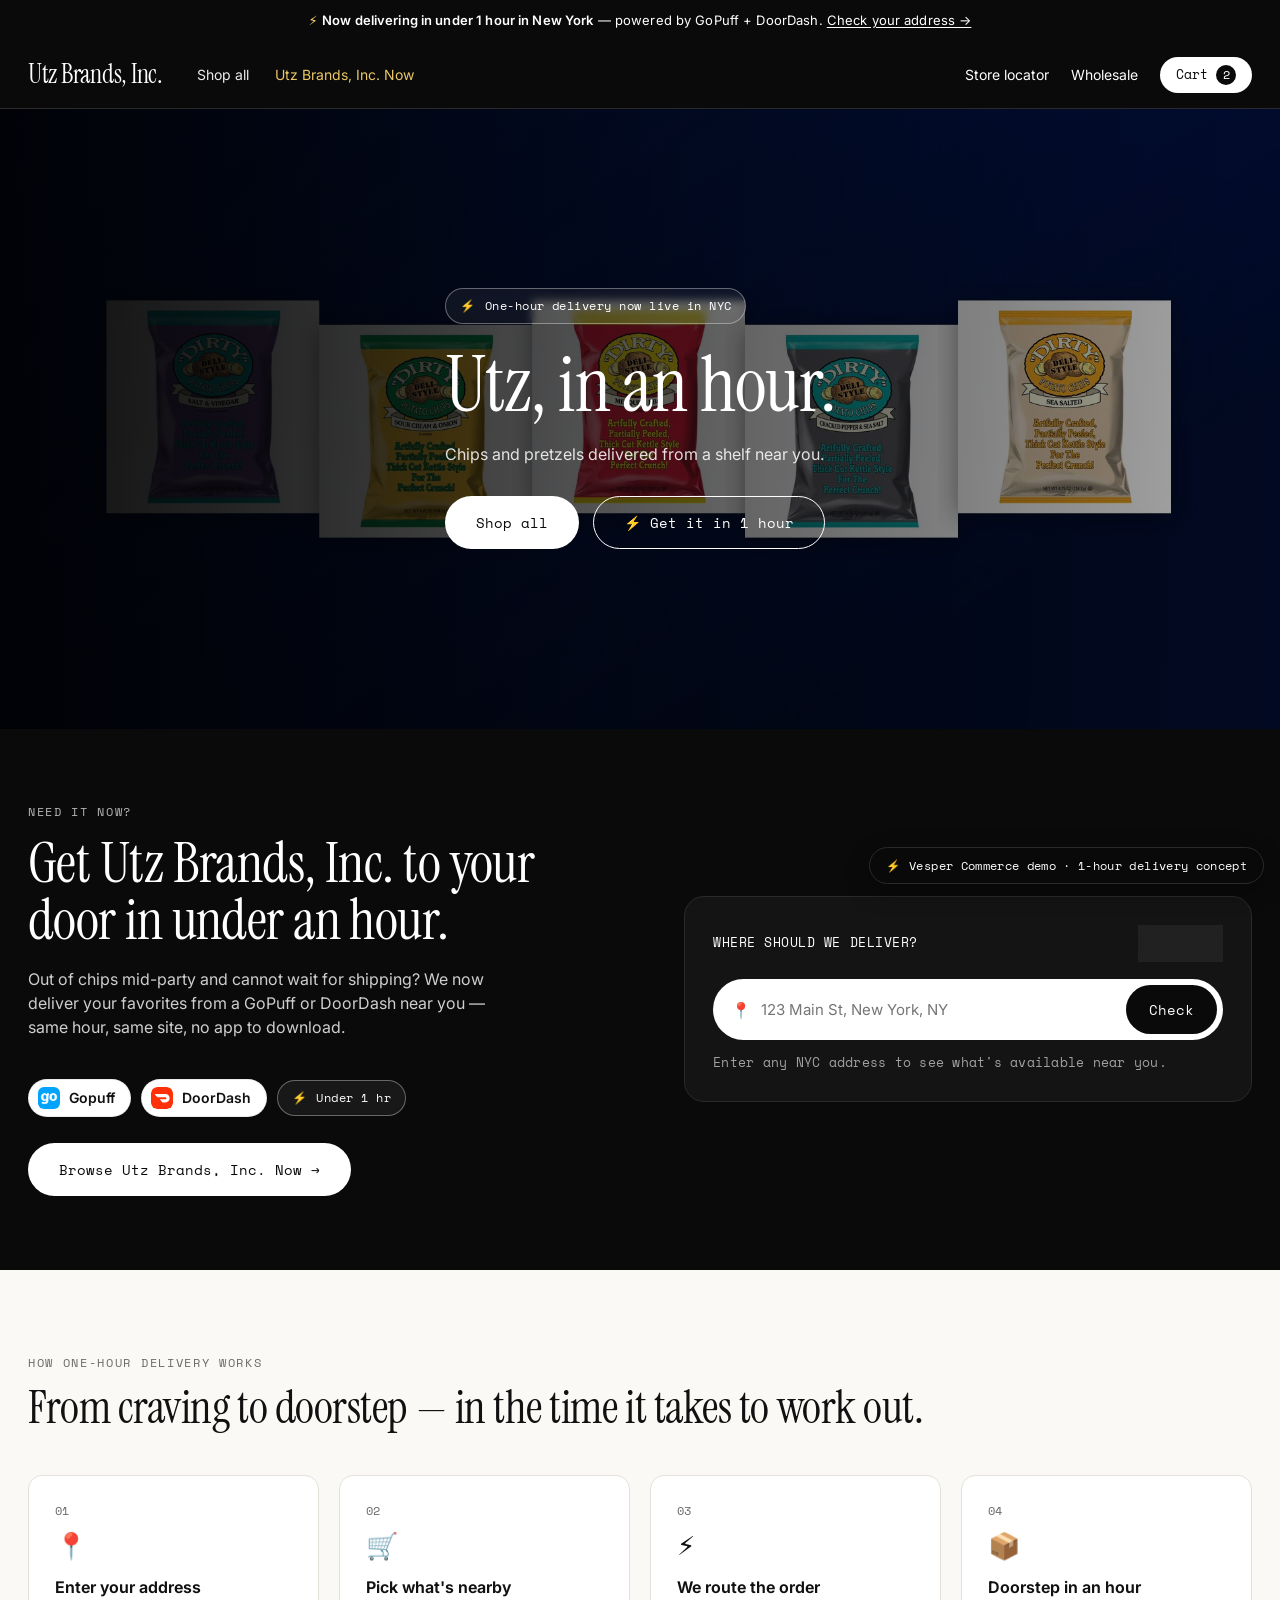
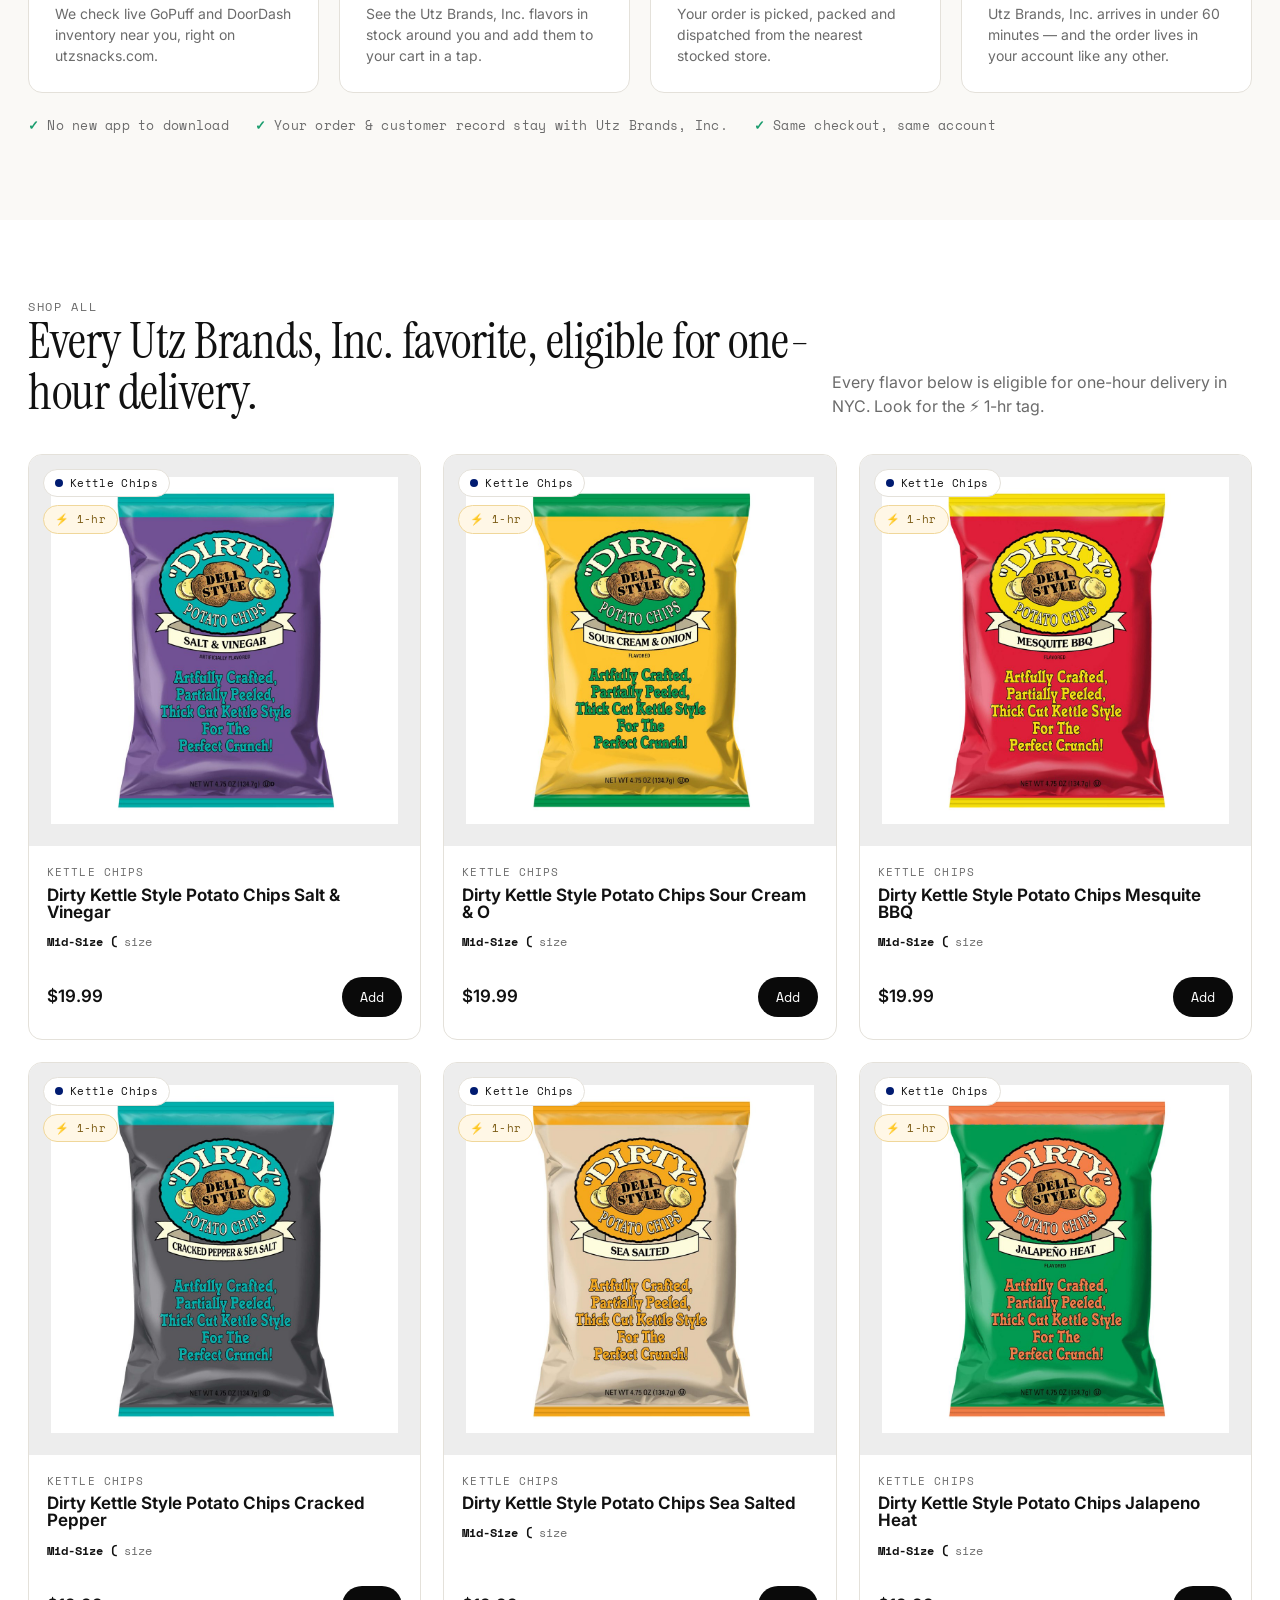
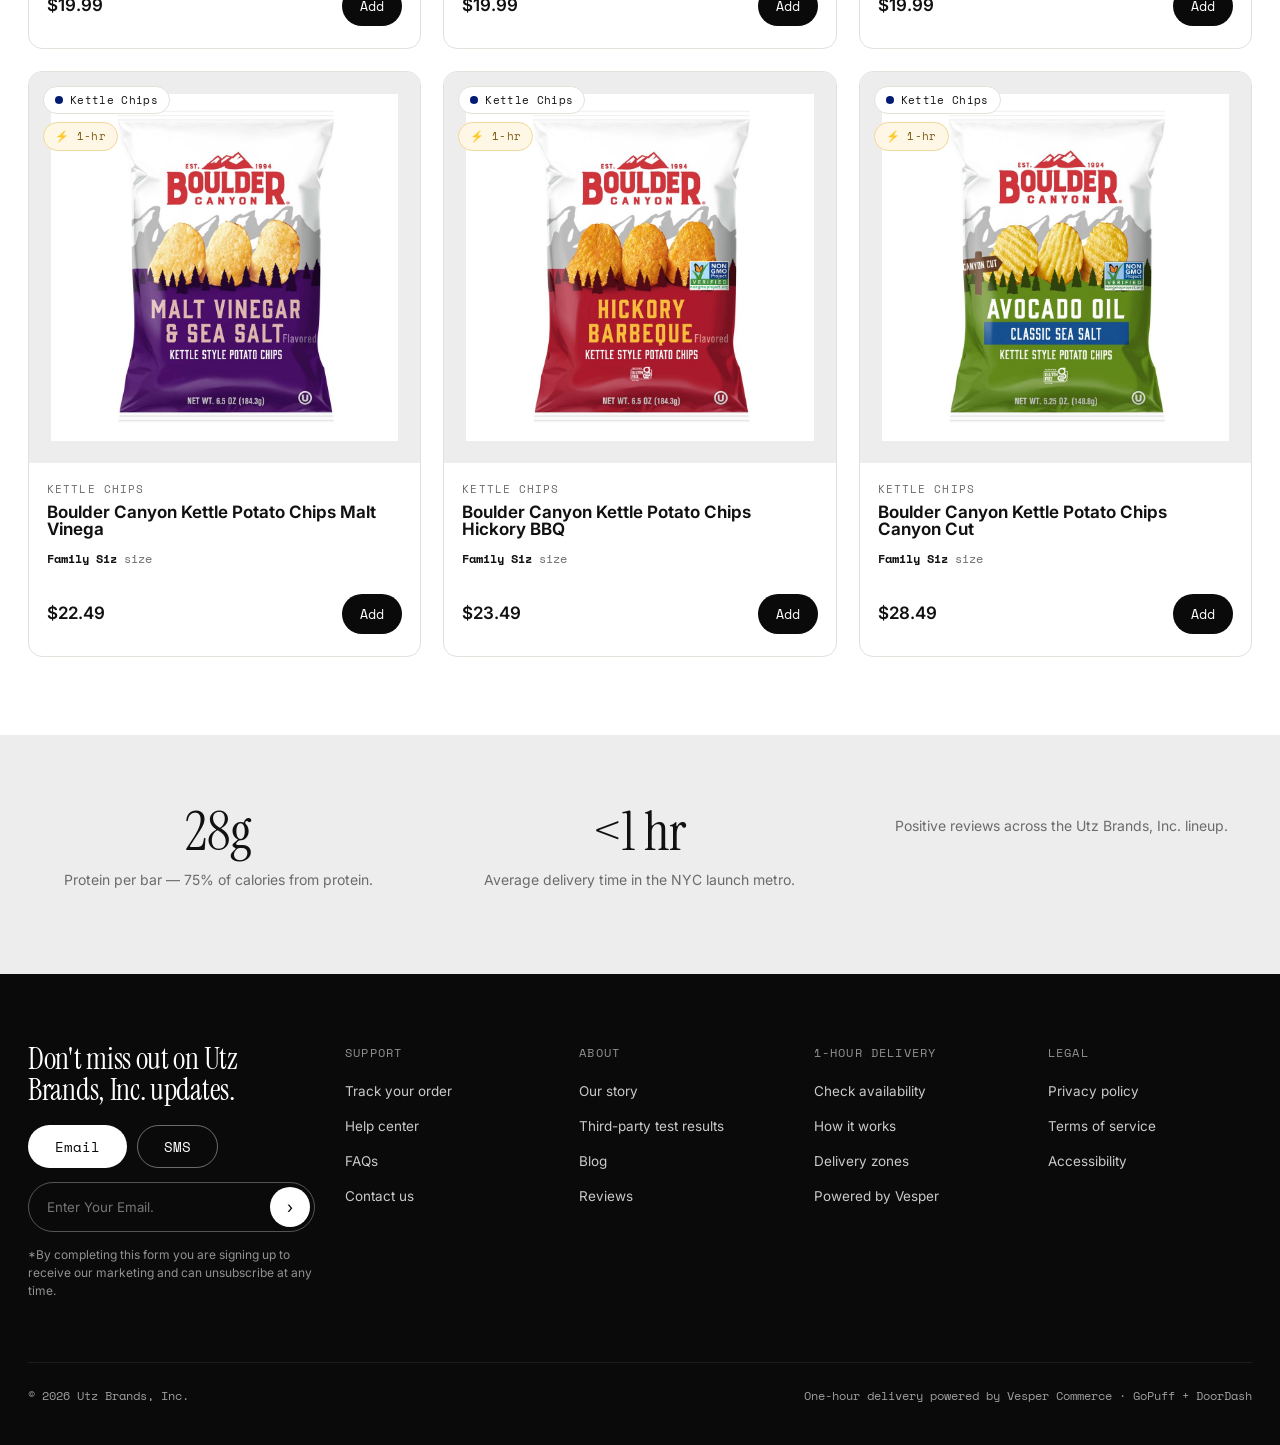
==== commit 447f997a: "Add hero image Sourced from the brand's own site where a usable lifestyle/product photograph exists," ====
--- a/index.html
+++ b/index.html
@@ -36,7 +36,7 @@
 
 <!-- Hero -->
 <section class="hero">
-  <div class="hero-media" style="background:linear-gradient(120deg,#001b71 0%,#000c32 62%,#0d0d0d 100%)"></div>
+  <div class="hero-media" style="background-image:linear-gradient(100deg,rgba(6,8,14,.62) 0%,rgba(6,8,14,.30) 48%,rgba(6,8,14,.12) 100%),url('assets/hero.jpg');background-size:cover;background-position:center"></div>
   <div class="wrap hero-inner">
     <div class="delivery-badge" style="margin-bottom:22px"><span class="bolt">⚡</span> One-hour delivery now live in NYC</div>
     <h1 class="serif">Utz, in an hour.</h1>
